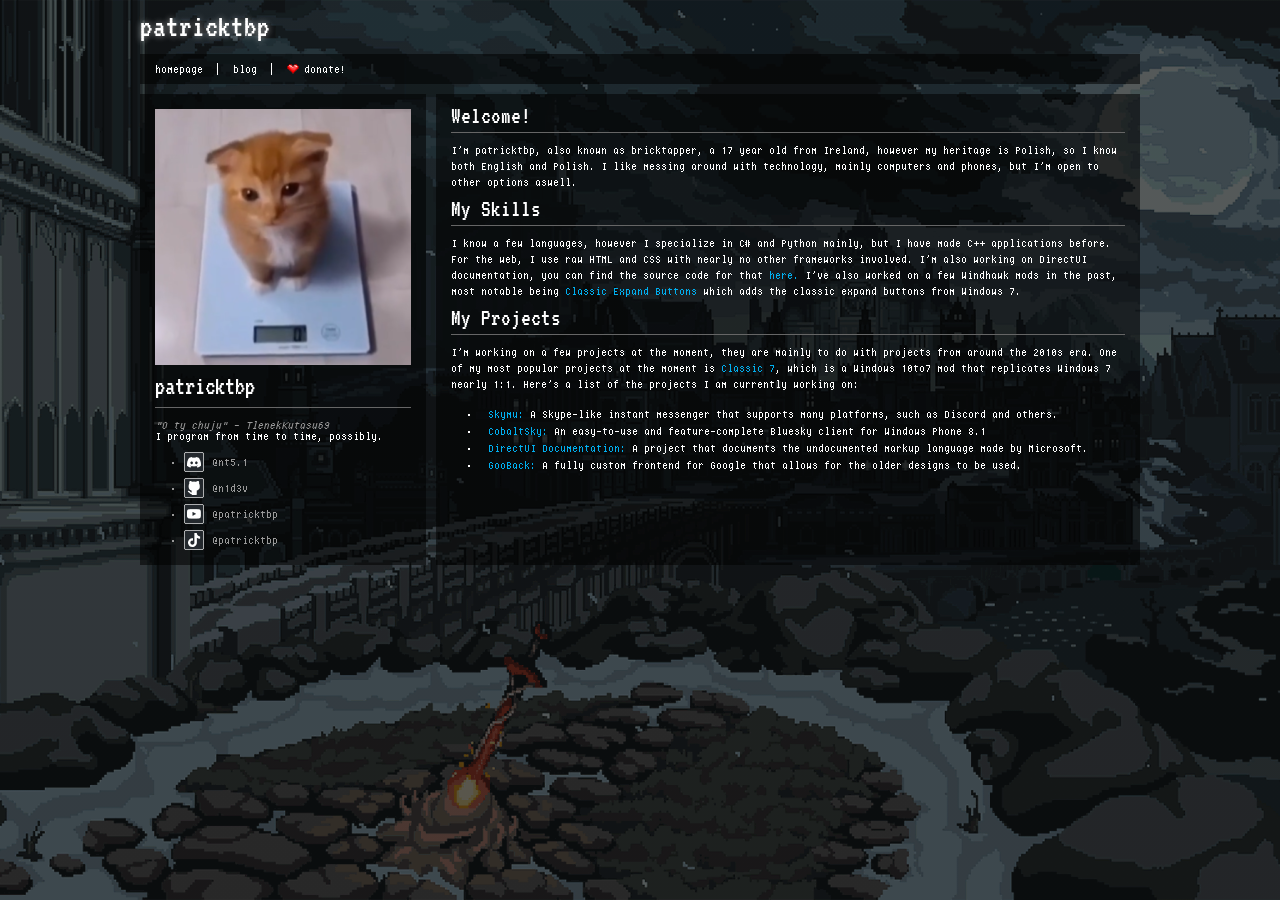
==== index.html @ b47211cd "proper favicon" ====
<!DOCTYPE html>
<html>
    <head>
        <title>patricktbp's website!</title>
        <link rel="stylesheet" href="styles.css">
        <link rel="icon" href="assets/website-icon.png">
        <link rel="preconnect" href="https://fonts.googleapis.com">
        <link rel="preconnect" href="https://fonts.gstatic.com" crossorigin>
        <link href="https://fonts.googleapis.com/css2?family=VT323&display=swap" rel="stylesheet">    
    </head>
    <body>
        <div class="content-wrapper">
            <div class="site-navigation">
                <a href="/">
                    <h1 class="username-nav">patricktbp</h1>
                </a>
                <div class="navigation-bar">
                    <a href="/">homepage</a>
                    <a href="#">blog</a>
                    <a href="https://kofi.com/patricktbp" class="donation-link">
                        <img src="assets/navigation/donation-heart.png" />
                        <span>donate!</span>
                    </a>
                </div>
            </div>
            <div class="site-content">
                <div class="sidebar-info">
                    <!-- User information, just the profile picture and name -->
                    <img src="assets/profile-picture.png" class="profile-pic-sb" />
                    <h1 class="username-sb">patricktbp</h1>
                    <!-- Quote about the user, this was just for fun -->
                    <p style="font-style: italic;">"O ty chuju" - TlenekKutasu69</p>
                    <p class="about-bio">I program from time to time, possibly.</p>
                    <!-- The user details, this is like their locale, socials, etc -->
                    <ul class="user-details-ul">
                        <li>
                            <img src="assets/social-icons/discord.png" />
                            <span>@nt5.1</span>
                        </li>
                        <li>
                            <img src="assets/social-icons/github.png" />
                            <span><a href="https://github.com/n1d3v">@n1d3v</a></span>
                        </li>
                        <li>
                            <img src="assets/social-icons/youtube.png" />
                            <span><a href="https://youtube.com/@patricktbp">@patricktbp</a></span>
                        </li>
                        <li>
                            <img src="assets/social-icons/tiktok.png" />
                            <span><a href="https://tiktok.com/@patricktbp">@patricktbp</a></span>
                        </li>
                    </ul>
                </div>
                <div class="about-user">
                    <h1>Welcome!</h1>
                    <p>I'm patricktbp, also known as bricktapper, a 17 year old from Ireland, however my heritage is Polish, so I know both English and Polish. I like messing around with technology, mainly computers and phones, but I'm open to other options aswell.</p>
                    <h1>My Skills</h1>
                    <p>I know a few languages, however I specialize in C# and Python mainly, but I have made C++ applications before. For the web, I use raw HTML and CSS with nearly no other frameworks involved. I'm also working on DirectUI documentation, you can find the source code for that <a href="https://github.com/n1d3v/dui-docs">here.</a> I've also worked on a few Windhawk mods in the past, most notable being <a href="https://windhawk.net/mods/classic-expand-buttons">Classic Expand Buttons</a> which adds the classic expand buttons from Windows 7.</p>
                    <h1>My Projects</h1>
                    <p>I'm working on a few projects at the moment, they are mainly to do with projects from around the 2010s era. One of my most popular projects at the moment is <a href="https://classic7.lol">Classic 7</a>, which is a Windows 10to7 mod that replicates Windows 7 nearly 1:1. Here's a list of the projects I am currently working on:</p>
                    <ul class="projects-ul">
                        <li>
                            <span><a href="https://skymu.app">Skymu:</a> A Skype-like instant messenger that supports many platforms, such as Discord and others.</span>
                        </li>
                        <li>
                            <span><a href="https://github.com/n1d3v/CobaltSky">CobaltSky:</a> An easy-to-use and feature-complete Bluesky client for Windows Phone 8.1</span>
                        </li>
                        <li>
                            <span><a href="https://github.com/n1d3v/dui-docs">DirectUI Documentation:</a> A project that documents the undocumented markup language made by Microsoft.</span>
                        </li>
                        <li>
                            <span><a href="https://github.com/n1d3v/GooBack">GooBack:</a> A fully custom frontend for Google that allows for the older designs to be used.</span>
                        </li>
                    </ul>
                </div>
            </div>
        </div>
    </body>
</html>
---- styles.css ----
/* This is made with Internet Explorer 11 in mind. */
/* This does use some nasty hacks, for example the borders for the navigation bar items. */

@font-face {
    font-family: "Drift";
    src: url("assets/fonts/drift-artwiz.ttf") format("truetype");
    font-weight: normal;
    font-style: normal;
}

* {
    margin: 0;
    padding: 0;
    font-family: Drift, monospace;
    color: white;
}

h1 {
    font-family: 'VT323', sans-serif;
    font-weight: 500;
}

a, p, li, span {
    /* Any other size makes it look blurry :/ */
    font-size: 12px;
}

a {
    text-decoration: none;
}

a:hover {
    text-decoration: underline;
}

html, body {
    width: 100%;
    height: 100%;
}

body {
    background:
        linear-gradient(rgba(0,0,0,0.65), rgba(0,0,0,0.65)),
        url(assets/website-background.gif) center / cover no-repeat;
}

.content-wrapper {
    margin: 0 auto;
    padding: 10px 0px;
    box-sizing: border-box;
    width: 1000px;
    height: 100%;
}

.username-nav {
    font-size: 32px;
    padding-bottom: 12px;
    text-shadow: 0 0 6px rgba(255, 255, 255, 0.6);
}

.navigation-bar {
    display: flex;
    align-items: center;
    width: 100%;
    height: 15px;
    padding: 15px 5px;
    box-sizing: border-box;
    background-color: rgba(0,0,0,0.55);
}

/* Hack used for Internet Explorer 11 support, cannot use the gap attribute. */
.navigation-bar {
    display: flex;
}

.navigation-bar > * {
    position: relative;
    padding: 0 10px;
}

.navigation-bar > *:not(:last-child)::after {
    content: "";
    position: absolute;
    top: 50%;
    right: -5px;
    transform: translateY(-50%);
    height: 1em;
    width: 1px;
    background: white;
}

.navigation > *:first-child {
    padding: 0;
}

.navigation-bar > *:not(:last-child) {
    margin-right: 10px;
}

/* Donation link, this is separate from all of the hacks so you know where they are for reference. */
.donation-link {
    display: flex;
    align-items: center;
}

.donation-link span {
    padding-left: 5px;
}

.site-content {
    display: flex;
    padding-top: 10px;
}

.sidebar-info {
    margin-right: 10px;
    padding: 15px;
    background-color: rgba(0,0,0,0.55);
    display: inline-block;
}

.sidebar-info *:not(h1):not(.about-bio) {
    color: #999;
}

.sidebar-info h1 {
    font-size: 26px;
    border-bottom: solid 1px #666;
    padding-bottom: 8px;
    margin-bottom: 12px;
}

.profile-pic-sb {
    padding-bottom: 5px;
}

.projects-ul, .user-details-ul {
    padding-top: 10px;
    padding-left: 15px;
    list-style-position: outside;
}

.projects-ul li::before, .user-details-ul li::before {
    content: "\2022";
    margin-right: 8px;
}

.projects-ul li, .user-details-ul li {
    display: flex;
    align-items: center;
    padding-bottom: 6px;
}

.projects-ul li:last-child, .user-details-ul li:last-child {
    padding-bottom: 0;
}

.projects-ul li span, .user-details-ul li span {
    padding-left: 8px;
}

.about-user {
    padding: 10px 15px;
    background-color: rgba(0,0,0,0.55);
    box-sizing: border-box;
    width: 100%;
}

.about-user h1 {
    font-size: 24px;
    border-bottom: solid 1px #666;
    padding-bottom: 4px;
    margin-bottom: 10px;
}

.about-user p {
    line-height: 1rem;
    padding-bottom: 6px;
}

.about-user a {
    color: #00AFF0;
}
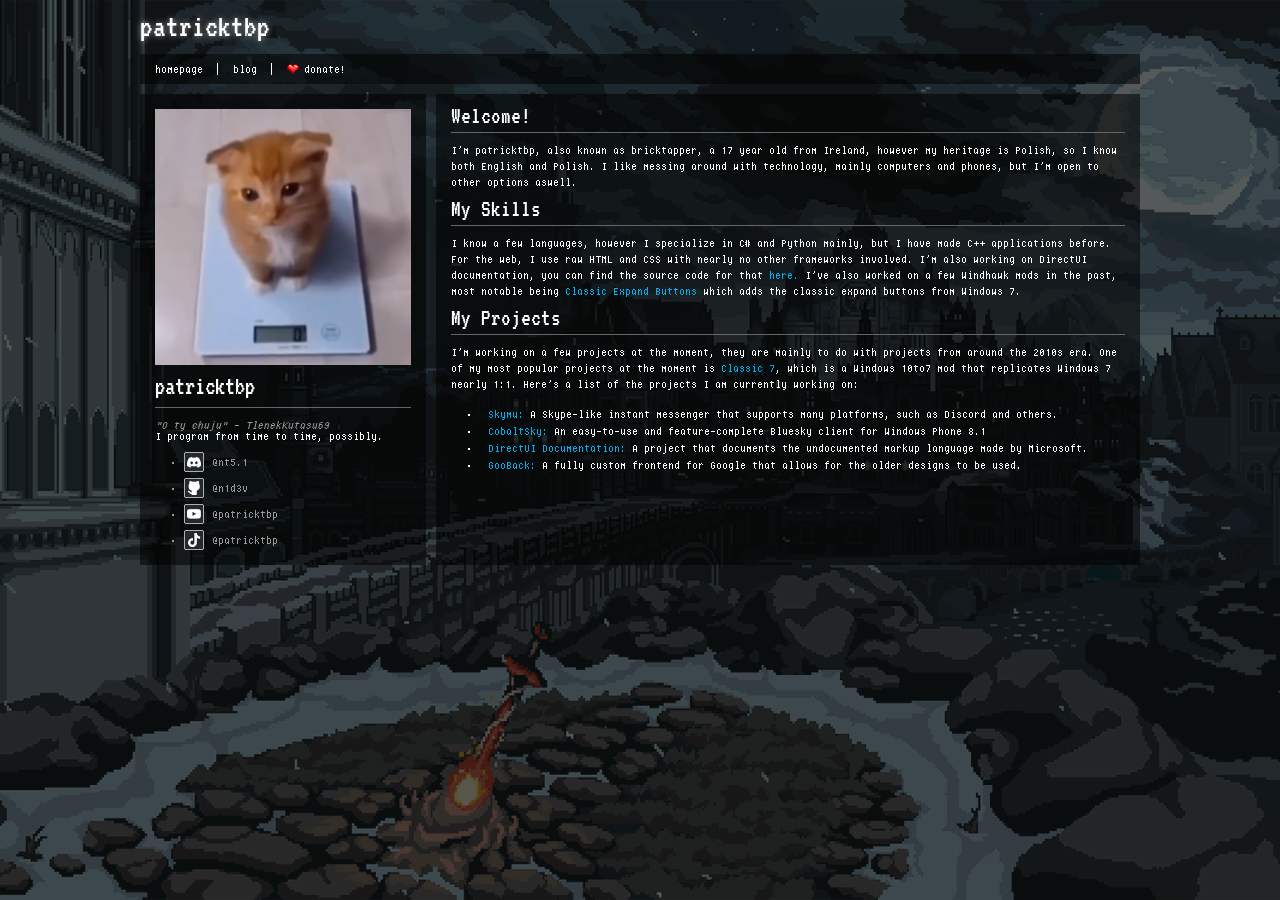
==== commit 974d25d8: "let me die" ====
--- a/index.html
+++ b/index.html
@@ -17,7 +17,7 @@
                 <div class="navigation-bar">
                     <a href="/">homepage</a>
                     <a href="#">blog</a>
-                    <a href="https://kofi.com/patricktbp" class="donation-link">
+                    <a href="https://ko-fi.com/patricktbp" class="donation-link">
                         <img src="assets/navigation/donation-heart.png" />
                         <span>donate!</span>
                     </a>
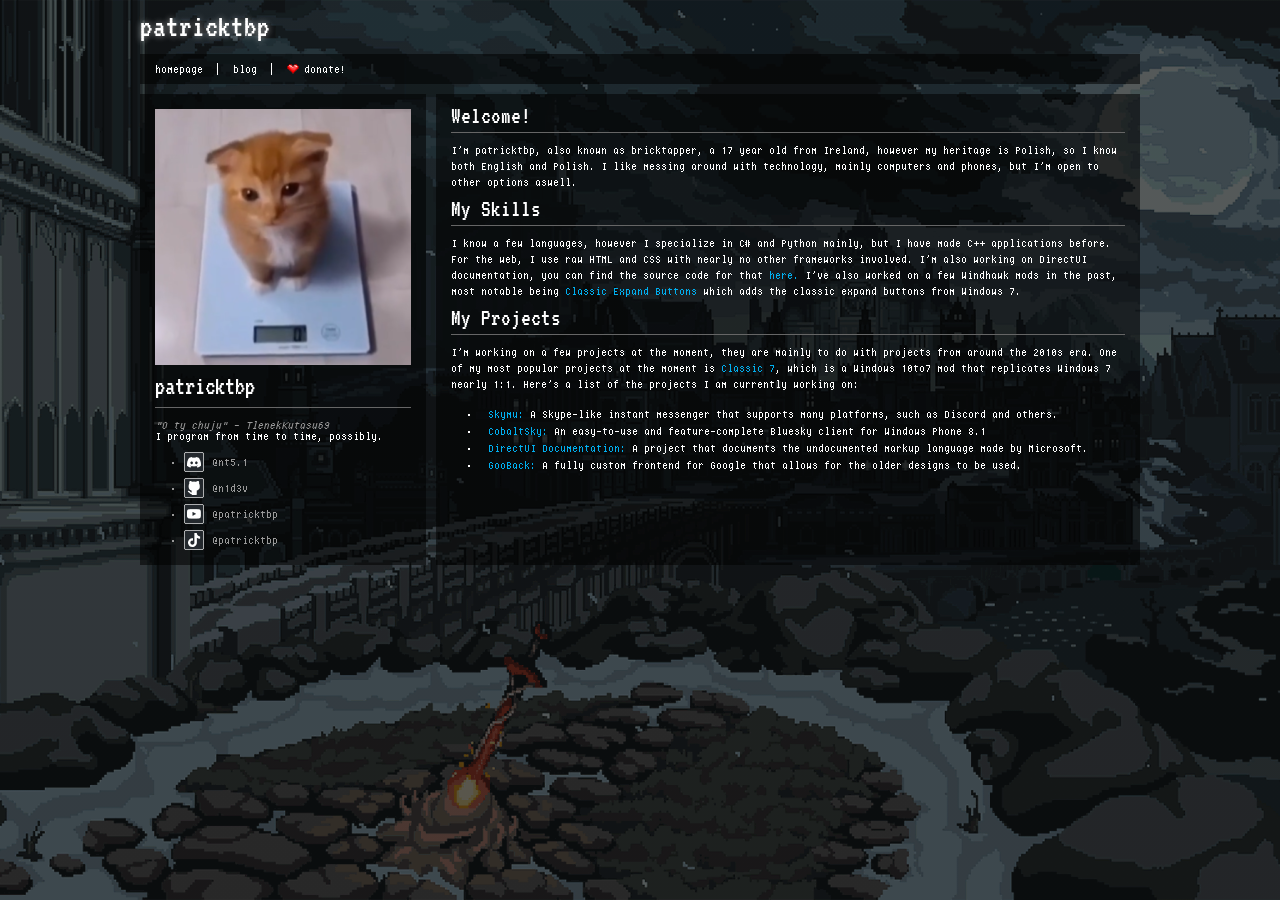
==== commit e173f6f9: "fix: dono link" ====
--- a/index.html
+++ b/index.html
@@ -17,7 +17,7 @@
                 <div class="navigation-bar">
                     <a href="/">homepage</a>
                     <a href="#">blog</a>
-                    <a href="https://ko-fi.com/patricktbp" class="donation-link">
+                    <a href="https://ko-fi.com/patrickpbt" class="donation-link">
                         <img src="assets/navigation/donation-heart.png" />
                         <span>donate!</span>
                     </a>
@@ -76,4 +76,4 @@
             </div>
         </div>
     </body>
-</html>+</html>
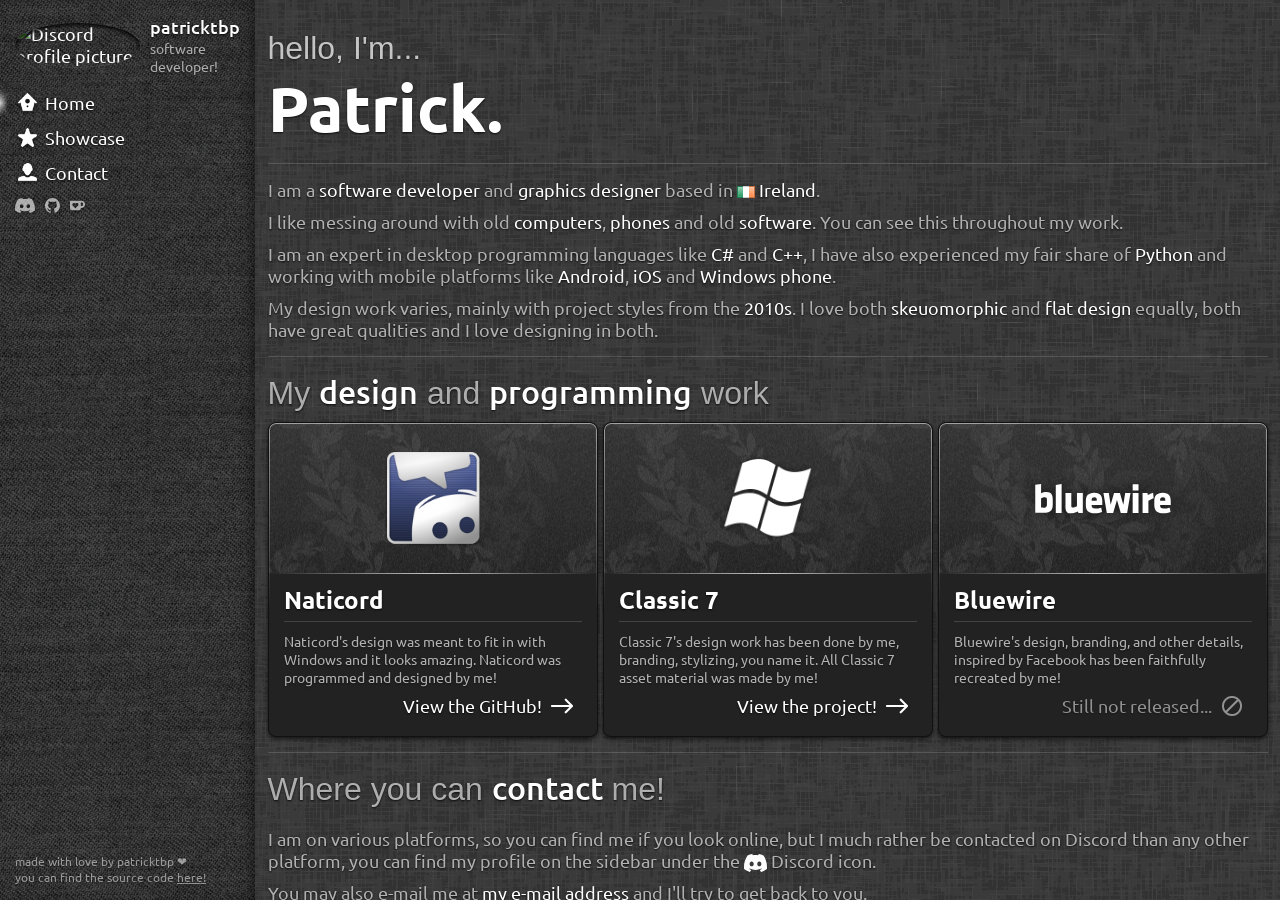
==== commit 078b54b9: "add: Full rewrite of new website!" ====
--- a/index.html
+++ b/index.html
@@ -2,78 +2,147 @@
 <html>
     <head>
         <title>patricktbp's website!</title>
-        <link rel="stylesheet" href="styles.css">
-        <link rel="icon" href="assets/website-icon.png">
+        <link rel="icon" href="Assets/Icons/favicon.ico">
+
+        <meta charset="UTF-8">
+        <meta name="description" content="Software developer and graphic designer based in Ireland.">
+        <meta name="author" content="patricktbp">
+        <meta name="theme-color" content="#262626">
+
+        <meta property="og:type" content="website">
+        <meta property="og:site_name" content="patricktbp">
+        <meta property="og:title" content="patricktbp's website!">
+        <meta property="og:description" content="Software developer and graphic designer based in Ireland.">
+        <meta property="og:url" content="https://tbp.wtf">
+        <meta property="og:image" content="https://tbp.wtf/Assets/Icons/favicon.ico">
+        <meta property="og:image:alt" content="icon of 'TBP' in a similar style to deviantART's old logo.">
+
+        <link rel="stylesheet" href="Assets/Stylesheets/global.css">
+        <link rel="stylesheet" href="Assets/Stylesheets/Pages/home.css">
+        <link rel="stylesheet" href="Assets/Stylesheets/Pages/Controls/navigation.css">
+        <link rel="stylesheet" href="Assets/Stylesheets/Pages/Controls/work-card.css">
+
+        <!-- Ubuntu, the font used in this website. -->
         <link rel="preconnect" href="https://fonts.googleapis.com">
         <link rel="preconnect" href="https://fonts.gstatic.com" crossorigin>
-        <link href="https://fonts.googleapis.com/css2?family=VT323&display=swap" rel="stylesheet">    
+        <link href="https://fonts.googleapis.com/css2?family=Ubuntu+Condensed&family=Ubuntu:ital,wght@0,300;0,400;0,500;0,700;1,300;1,400;1,500;1,700&display=swap" rel="stylesheet">
+
+        <script src="Assets/Scripts/navigation.js" defer></script>
     </head>
     <body>
-        <div class="content-wrapper">
-            <div class="site-navigation">
-                <a href="/">
-                    <h1 class="username-nav">patricktbp</h1>
-                </a>
-                <div class="navigation-bar">
-                    <a href="/">homepage</a>
-                    <a href="#">blog</a>
-                    <a href="https://ko-fi.com/patrickpbt" class="donation-link">
-                        <img src="assets/navigation/donation-heart.png" />
-                        <span>donate!</span>
+        <div class="page-content-wrapper">
+            <div class="navigation-sidebar">
+                <div class="navigation-about">
+                    <span class="avatar">
+                        <img src="https://avatar-cyan.vercel.app/api/pfp/1403109929669230655/smallimage" alt="Discord profile picture">
+                    </span>
+                    <div class="normal-info">
+                        <h3>patricktbp</h3>
+                        <p>software developer!</p>
+                    </div>
+                </div>
+                <div class="navigation-links">
+                    <a href="#home" class="navigation-button selected">
+                        <img src="Assets/Icons/Sidebar/home.png" alt="Home icon" class="navigation-icon">
+                        <p>Home</p>
+                    </a>
+                    <a href="#showcase" class="navigation-button">
+                        <img src="Assets/Icons/Sidebar/showcase.png" alt="Showcase icon" class="navigation-icon">
+                        <p>Showcase</p>
+                    </a>
+                    <a href="#contact" class="navigation-button">
+                        <img src="Assets/Icons/Sidebar/contact.png" alt="Contact icon" class="navigation-icon">
+                        <p>Contact</p>
                     </a>
                 </div>
+                <div class="navigation-quicklinks">
+                    <a href="https://discord.com/users/1403109929669230655">
+                        <img src="Assets/Icons/Sidebar/Quicklinks/discord.svg" alt="Discord icon" class="navigation-quickicon">
+                    </a>
+                    <a href="https://github.com/n1d3v">
+                        <img src="Assets/Icons/Sidebar/Quicklinks/github.svg" alt="GitHub icon" class="navigation-quickicon">
+                    </a>
+                    <a href="https://ko-fi.com/patrickpbt">
+                        <img src="Assets/Icons/Sidebar/Quicklinks/ko-fi.svg" alt="Ko-fi icon" class="navigation-quickicon">
+                    </a>
+                </div>
+                <div class="navigation-footer">
+                    <p>made with love by patricktbp ❤︎⁠</p>
+                    <p>you can find the source code <a href="https://github.com/n1d3v/n1d3v.github.io">here!</a></p>
+                </div>
             </div>
-            <div class="site-content">
-                <div class="sidebar-info">
-                    <!-- User information, just the profile picture and name -->
-                    <img src="assets/profile-picture.png" class="profile-pic-sb" />
-                    <h1 class="username-sb">patricktbp</h1>
-                    <!-- Quote about the user, this was just for fun -->
-                    <p style="font-style: italic;">"O ty chuju" - TlenekKutasu69</p>
-                    <p class="about-bio">I program from time to time, possibly.</p>
-                    <!-- The user details, this is like their locale, socials, etc -->
-                    <ul class="user-details-ul">
-                        <li>
-                            <img src="assets/social-icons/discord.png" />
-                            <span>@nt5.1</span>
-                        </li>
-                        <li>
-                            <img src="assets/social-icons/github.png" />
-                            <span><a href="https://github.com/n1d3v">@n1d3v</a></span>
-                        </li>
-                        <li>
-                            <img src="assets/social-icons/youtube.png" />
-                            <span><a href="https://youtube.com/@patricktbp">@patricktbp</a></span>
-                        </li>
-                        <li>
-                            <img src="assets/social-icons/tiktok.png" />
-                            <span><a href="https://tiktok.com/@patricktbp">@patricktbp</a></span>
-                        </li>
-                    </ul>
+            <div class="page-content">
+                <div class="name-plate" id="home">
+                    <p class="hello-plate">hello, I'm...</p>
+                    <h1 class="header-plate">Patrick.</h1>
                 </div>
-                <div class="about-user">
-                    <h1>Welcome!</h1>
-                    <p>I'm patricktbp, also known as bricktapper, a 17 year old from Ireland, however my heritage is Polish, so I know both English and Polish. I like messing around with technology, mainly computers and phones, but I'm open to other options aswell.</p>
-                    <h1>My Skills</h1>
-                    <p>I know a few languages, however I specialize in C# and Python mainly, but I have made C++ applications before. For the web, I use raw HTML and CSS with nearly no other frameworks involved. I'm also working on DirectUI documentation, you can find the source code for that <a href="https://github.com/n1d3v/dui-docs">here.</a> I've also worked on a few Windhawk mods in the past, most notable being <a href="https://windhawk.net/mods/classic-expand-buttons">Classic Expand Buttons</a> which adds the classic expand buttons from Windows 7.</p>
-                    <h1>My Projects</h1>
-                    <p>I'm working on a few projects at the moment, they are mainly to do with projects from around the 2010s era. One of my most popular projects at the moment is <a href="https://classic7.lol">Classic 7</a>, which is a Windows 10to7 mod that replicates Windows 7 nearly 1:1. Here's a list of the projects I am currently working on:</p>
-                    <ul class="projects-ul">
-                        <li>
-                            <span><a href="https://skymu.app">Skymu:</a> A Skype-like instant messenger that supports many platforms, such as Discord and others.</span>
-                        </li>
-                        <li>
-                            <span><a href="https://github.com/n1d3v/CobaltSky">CobaltSky:</a> An easy-to-use and feature-complete Bluesky client for Windows Phone 8.1</span>
-                        </li>
-                        <li>
-                            <span><a href="https://github.com/n1d3v/dui-docs">DirectUI Documentation:</a> A project that documents the undocumented markup language made by Microsoft.</span>
-                        </li>
-                        <li>
-                            <span><a href="https://github.com/n1d3v/GooBack">GooBack:</a> A fully custom frontend for Google that allows for the older designs to be used.</span>
-                        </li>
-                    </ul>
+                <div class="description-plate">
+                    <p class="simple-desc">I am a <span class="text-hl">software developer</span> and <span class="text-hl">graphics designer</span> based in <img src="Assets/Icons/Description/ie.png" alt="Irish tri-color flag" class="irish-flag-desc"> <span class="text-hl">Ireland</span>.</p>
+
+                    <p class="what-i-do">I like messing around with old <span class="text-hl">computers</span>, <span class="text-hl">phones</span> and old <span class="text-hl">software</span>. You can see this throughout my work.</p>
+
+                    <p class="more-info">I am an expert in desktop programming languages like <span class="text-hl">C#</span> and <span class="text-hl">C++</span>, I have also experienced my fair share of <span class="text-hl">Python</span> and working with mobile platforms like <span class="text-hl">Android</span>, <span class="text-hl">iOS</span> and <span class="text-hl">Windows phone</span>.</p>
+
+                    <p>My design work varies, mainly with project styles from the <span class="text-hl">2010s</span>. I love both <span class="text-hl">skeuomorphic</span> and <span class="text-hl">flat design</span> equally, both have great qualities and I love designing in both.</p>
+                </div>
+                <div class="work-section" id="showcase">
+                    <h1 class="work-header">My <span>design</span> and <span>programming</span> work</h1>
+
+                    <div class="portfolio">
+                        <div class="work-card">
+                            <div class="project-preview">
+                                <img src="Assets/Work/Design/naticord.png" alt="Naticord's icon" class="work-preview naticord">
+                            </div>
+                            <div class="project-info">
+                                <h3>Naticord</h3>
+                                <p>Naticord's design was meant to fit in with Windows and it looks amazing. Naticord was programmed and designed by me!</p>
+
+                                <a href="https://github.com/Naticord">
+                                    View the GitHub!
+                                    <img src="Assets/Icons/Cards/arrow.png" alt="Direction arrow">
+                                </a>
+                            </div>
+                        </div>
+                        <div class="work-card">
+                            <div class="project-preview">
+                                <img src="Assets/Work/Design/classic7.png" alt="Classic 7's icon" class="work-preview classic7">
+                            </div>
+                            <div class="project-info">
+                                <h3>Classic 7</h3>
+                                <p>Classic 7's design work has been done by me, branding, stylizing, you name it. All Classic 7 asset material was made by me!</p>
+
+                                <a href="https://classic7.lol">
+                                    View the project!
+                                    <img src="Assets/Icons/Cards/arrow.png" alt="Direction arrow">
+                                </a>
+                            </div>
+                        </div>
+                        <div class="work-card">
+                            <div class="project-preview">
+                                <img src="Assets/Work/Design/bluewire.svg" alt="Bluewire's wordmark" class="work-preview">
+                            </div>
+                            <div class="project-info">
+                                <h3>Bluewire</h3>
+                                <p>Bluewire's design, branding, and other details, inspired by Facebook has been faithfully recreated by me!</p>
+
+                                <a class="not-released">
+                                    Still not released...
+                                    <img src="Assets/Icons/Cards/blocked.png" alt="Blocked symbol">
+                                </a>
+                            </div>
+                        </div>
+                    </div>
+                </div>
+                <div class="contact-information" id="contact">
+                    <h1>Where you can <span>contact</span> me!</h1>
+
+                    <p>I am on various platforms, so you can find me if you look online, but I much rather be contacted on Discord than any other platform, you can find my profile on the sidebar under the <img src="Assets/Icons/Sidebar/Quicklinks/discord.svg" alt="Discord icon" class="contact-dsc-icon"> Discord icon.</p>
+
+                    <p>You may also e-mail me at <a href="mailto:somethingsomethingpatricktbp@gmail.com">my e-mail address</a> and I'll try to get back to you.</p>
+
+                    <p>If you do contact me, make sure it is actually for a valid reason and not something stupid, thank you!</p>
                 </div>
             </div>
         </div>
     </body>
-</html>
+</html>
--- a/Assets/Stylesheets/global.css
+++ b/Assets/Stylesheets/global.css
@@ -0,0 +1,47 @@
+:root {
+    --font: 'Ubuntu', sans-serif;
+    --font-condensed: 'Ubuntu Condensed', sans-serif;
+
+    --text: #ffffff;
+    --text-muted: rgba(255, 255, 255, 0.65);
+
+    --bg-page: #262626;
+    --bg-sidebar: #000000;
+    --bg-card: #222222;
+
+    --border-card: #111111;
+    --divider: rgba(255, 255, 255, 0.15);
+    --edge-highlight: rgba(255, 255, 255, 0.5);
+
+    --text-shadow: 0 1px 2px rgba(0, 0, 0, 0.8);
+    --shadow: rgba(0, 0, 0, 0.65);
+}
+
+* {
+    margin: 0;
+    padding: 0;
+    box-sizing: border-box;
+
+    font-family: var(--font);
+    font-size: 18px;
+
+    color: var(--text);
+}
+
+html, body {
+    height: 100%;
+    overflow: hidden;
+}
+
+body {
+    background: url(../Textures/light-sketch.png) var(--bg-page);
+}
+
+@media (prefers-reduced-motion: reduce) {
+    *,
+    *::before,
+    *::after {
+        animation: none !important;
+        transition: none !important;
+    }
+}
--- a/Assets/Stylesheets/Pages/home.css
+++ b/Assets/Stylesheets/Pages/home.css
@@ -0,0 +1,124 @@
+.page-content-wrapper {
+    display: flex;
+    overflow: hidden;
+
+    width: 100%;
+    height: 100%;
+}
+
+.page-content {
+    flex: 1;
+    height: 100%;
+    padding: 30px 0;
+
+    display: flex;
+    flex-direction: column;
+    align-items: center;
+
+    overflow-y: auto;
+    scroll-behavior: smooth;
+
+    animation: fade-in-up 0.5s ease both;
+
+    scrollbar-width: thin;
+    scrollbar-color: rgba(255, 255, 255, 0.18) transparent;
+}
+
+.page-content > * {
+    width: 1000px;
+}
+
+.page-content::-webkit-scrollbar {
+    width: 10px;
+}
+
+.page-content::-webkit-scrollbar-track {
+    background: transparent;
+}
+
+.page-content::-webkit-scrollbar-thumb {
+    background-color: rgba(255, 255, 255, 0.15);
+    background-clip: padding-box;
+    border: 2px solid transparent;
+    border-radius: 6px;
+}
+
+.page-content::-webkit-scrollbar-thumb:hover {
+    background-color: rgba(255, 255, 255, 0.28);
+}
+
+@keyframes fade-in-up {
+    from {
+        opacity: 0;
+        transform: translateY(12px);
+    }
+
+    to {
+        opacity: 1;
+        transform: translateY(0);
+    }
+}
+
+.page-content :is(h1, h2, h3, h4, h5, h6, p, a) {
+    color: var(--text);
+    text-shadow: var(--text-shadow);
+}
+
+.page-content .hello-plate {
+    opacity: 0.7;
+    font-family: var(--font-condensed);
+    font-size: 32px;
+}
+
+.page-content .header-plate {
+    font-size: 64px;
+}
+
+.page-content .name-plate,
+.page-content .description-plate,
+.page-content .portfolio {
+    margin-bottom: 15px;
+    padding-bottom: 15px;
+
+    border-bottom: 1px solid var(--divider);
+}
+
+.page-content .description-plate, .page-content .contact-information {
+    display: flex;
+    flex-direction: column;
+    gap: 10px;
+}
+
+.page-content .description-plate p, .page-content .contact-information p {
+    color: var(--text-muted);
+}
+
+.page-content .description-plate .text-hl, .page-content .contact-information .text-hl {
+    color: var(--text);
+}
+
+.page-content .description-plate .irish-flag-desc, .page-content .contact-information .contact-dsc-icon {
+    height: 1em;
+    vertical-align: -0.2em;
+}
+
+.page-content .portfolio {
+    display: flex;
+    justify-content: space-between;
+}
+
+.page-content .work-section h1, .page-content .contact-information h1 {
+    color: var(--text-muted);
+    font-family: var(--font-condensed);
+    font-weight: 400;
+    font-size: 32px;
+
+    margin-bottom: 5px;
+    padding-bottom: 5px;
+}
+
+.page-content .work-section span, .page-content .contact-information span {
+    color: var(--text);
+    font-size: 32px;
+    font-weight: 500;
+}
--- a/Assets/Stylesheets/Pages/Controls/navigation.css
+++ b/Assets/Stylesheets/Pages/Controls/navigation.css
@@ -0,0 +1,160 @@
+.navigation-sidebar {
+    position: relative;
+
+    width: 255px;
+    height: 100%;
+    padding: 15px;
+
+    background: url(../../../Textures/fabric.png) var(--bg-sidebar);
+    box-shadow: inset -8px 0 20px -8px var(--shadow);
+}
+
+.navigation-sidebar p, .navigation-sidebar h3 {
+    color: var(--text);
+    text-shadow: var(--text-shadow);
+}
+
+.navigation-about {
+    display: flex;
+    align-items: center;
+    gap: 10px;
+
+    padding-bottom: 15px;
+}
+
+.navigation-about .avatar {
+    position: relative;
+    display: inline-block;
+
+    border-radius: 50%;
+}
+
+.navigation-about img {
+    display: block;
+
+    height: 45px;
+    border-radius: 50%;
+}
+
+.navigation-about .avatar::after {
+    content: "";
+
+    position: absolute;
+    inset: 0;
+
+    border-radius: 50%;
+    box-shadow:
+        inset 0 2px 4px rgba(0, 0, 0, 1),
+        inset 0 -1px 1px var(--divider);
+
+    pointer-events: none;
+}
+
+.navigation-about h3 {
+    font-size: 18px;
+    font-weight: 500;
+}
+
+.navigation-about p {
+    font-size: 14px;
+    opacity: 0.6;
+}
+
+.navigation-links {
+    display: flex;
+    flex-direction: column;
+    gap: 10px;
+}
+
+.navigation-links img, .navigation-quickicon {
+    height: 25px;
+    filter: drop-shadow(var(--text-shadow));
+}
+
+.navigation-button {
+    position: relative;
+
+    display: flex;
+    align-items: center;
+    gap: 5px;
+
+    border: none;
+    background: none;
+
+    cursor: pointer;
+    text-decoration: none;
+
+    transition: transform 0.15s ease;
+}
+
+.navigation-button:hover {
+    transform: translateX(4px);
+}
+
+.navigation-button::before {
+    content: "";
+
+    position: absolute;
+    top: 50%;
+    left: -15px;
+    transform: translateY(-50%);
+
+    width: 7.5px;
+    height: 100%;
+
+    background: rgba(255, 255, 255, 0.8);
+    mask:
+        linear-gradient(to bottom, transparent, #000 50%, transparent),
+        linear-gradient(to right, #000, transparent);
+    mask-composite: intersect;
+
+    opacity: 0;
+    pointer-events: none;
+
+    transition: transform 0.15s ease, opacity 0.25s ease;
+}
+
+/* Glow fades in for the active item */
+.navigation-button.selected::before {
+    opacity: 1;
+}
+
+/* Keep the glow anchored while the selected button slides on hover */
+.navigation-button.selected:hover::before {
+    transform: translateX(-4px) translateY(-50%);
+}
+
+.navigation-quicklinks {
+    display: flex;
+    align-items: center;
+    gap: 10px;
+
+    padding-top: 10px;
+}
+
+.navigation-quickicon {
+    height: 15px;
+    opacity: 0.6;
+
+    transition: opacity 0.15s ease;
+}
+
+.navigation-quicklinks a:hover .navigation-quickicon {
+    opacity: 1;
+}
+
+.navigation-footer {
+    position: absolute;
+    bottom: 15px;
+    left: 15px;
+    right: 15px;
+}
+
+.navigation-footer p {
+    font-size: 12px;
+    opacity: 0.5;
+}
+
+.navigation-footer a {
+    font-size: 12px;
+}
--- a/Assets/Stylesheets/Pages/Controls/work-card.css
+++ b/Assets/Stylesheets/Pages/Controls/work-card.css
@@ -0,0 +1,136 @@
+.work-card {
+    position: relative;
+
+    width: 330px; /* 3 cards per row */
+    height: fit-content;
+
+    background-color: var(--bg-card);
+    border: 1px solid var(--border-card);
+    border-radius: 8px;
+    box-shadow: 0 2px 4px var(--shadow);
+
+    transition: transform 0.2s ease, box-shadow 0.2s ease;
+}
+
+.work-card:hover {
+    box-shadow: 0 4px 8px var(--shadow);
+}
+
+.work-card::after {
+    content: "";
+
+    position: absolute;
+    inset: 0;
+
+    padding: 1px;
+    border-radius: 7px;
+
+    background: linear-gradient(180deg, var(--edge-highlight), rgba(255, 255, 255, 0) 60%);
+
+    -webkit-mask:
+        linear-gradient(#000 0 0) content-box,
+        linear-gradient(#000 0 0);
+    -webkit-mask-composite: xor;
+            mask-composite: exclude;
+
+    pointer-events: none;
+}
+
+.project-preview {
+    position: relative;
+    overflow: hidden;
+
+    display: flex;
+    flex-direction: column;
+    align-items: center;
+
+    width: 100%;
+    height: 150px;
+    padding: 10px;
+
+    border-radius: 8px 8px 0 0;
+
+    background-image:
+        url(../../../Textures/xv.png),
+        linear-gradient(180deg, #2e2e2e, #1d1d1d, #2e2e2e);
+    background-repeat: repeat, repeat;
+    background-size: auto, 100% 300px;
+    background-position: center, center 0;
+}
+
+.work-card:hover .project-preview {
+    animation: preview-flow 0.6s ease;
+}
+
+@keyframes preview-flow {
+    from {
+        background-position: center, center 0;
+    }
+
+    to {
+        background-position: center, center 300px;
+    }
+}
+
+.work-preview {
+    position: absolute;
+    top: 50%;
+    left: 50%;
+    transform: translate(-50%, -50%);
+
+    width: 240px;
+}
+
+.project-info {
+    position: relative;
+    z-index: 1;
+
+    padding: 10px 15px;
+
+    border-top: 1px solid transparent;
+    border-image: linear-gradient(
+        to right,
+        transparent,
+        rgba(255, 255, 255, 0.75),
+        transparent
+    ) 1;
+}
+
+.project-info h3 {
+    font-size: 24px;
+
+    margin-bottom: 10px;
+    padding-bottom: 5px;
+
+    border-bottom: 1px solid var(--divider);
+}
+
+.project-info p {
+    font-size: 14px;
+    opacity: 0.65;
+}
+
+.project-info a {
+    display: flex;
+    align-items: center;
+    justify-content: flex-end;
+
+    font-size: 18px;
+    text-decoration: none;
+}
+
+.project-info a img {
+    transition: transform 0.2s ease;
+}
+
+.project-info a[href]:hover img {
+    transform: translateX(4px);
+}
+
+.not-released {
+    opacity: 0.5;
+}
+
+.classic7, .naticord {
+    width: 30%;
+}
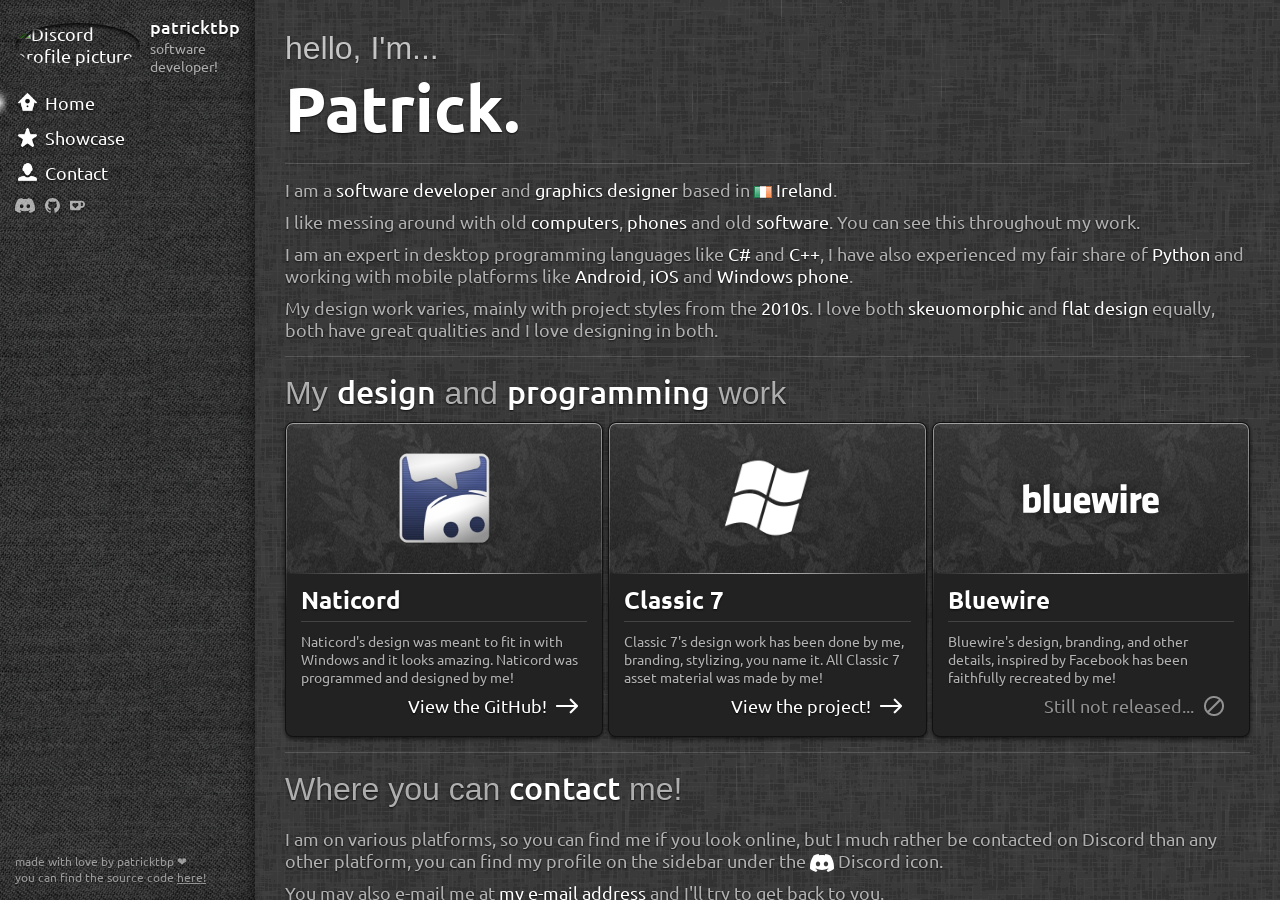
==== commit 57407986: "fix: Older browser support (IE 11 looks great now!)" ====
--- a/index.html
+++ b/index.html
@@ -7,14 +7,14 @@
         <meta charset="UTF-8">
         <meta name="description" content="Software developer and graphic designer based in Ireland.">
         <meta name="author" content="patricktbp">
-        <meta name="theme-color" content="#262626">
+        <meta name="theme-color" content="#33b5e5">
 
         <meta property="og:type" content="website">
         <meta property="og:site_name" content="patricktbp">
         <meta property="og:title" content="patricktbp's website!">
         <meta property="og:description" content="Software developer and graphic designer based in Ireland.">
         <meta property="og:url" content="https://tbp.wtf">
-        <meta property="og:image" content="https://tbp.wtf/Assets/Icons/favicon.ico">
+        <meta property="og:image" content="https://tbp.wtf/Assets/Icons/favicon.png">
         <meta property="og:image:alt" content="icon of 'TBP' in a similar style to deviantART's old logo.">
 
         <link rel="stylesheet" href="Assets/Stylesheets/global.css">
@@ -28,13 +28,20 @@
         <link href="https://fonts.googleapis.com/css2?family=Ubuntu+Condensed&family=Ubuntu:ital,wght@0,300;0,400;0,500;0,700;1,300;1,400;1,500;1,700&display=swap" rel="stylesheet">
 
         <script src="Assets/Scripts/navigation.js" defer></script>
+
+        <!-- Allows for :root colors on older browsers! -->
+        <script src="https://cdn.jsdelivr.net/npm/css-vars-ponyfill@2.x.x/dist/css-vars-ponyfill.min.js"></script>
+        <script>cssVars({ watch: true });</script>
+
+        <!-- Lets Internet Explorer understand more CSS on this website -->
+        <script src="Assets/Scripts/css-polyfill.js" defer></script>
     </head>
     <body>
         <div class="page-content-wrapper">
             <div class="navigation-sidebar">
                 <div class="navigation-about">
                     <span class="avatar">
-                        <img src="https://avatar-cyan.vercel.app/api/pfp/1403109929669230655/smallimage" alt="Discord profile picture">
+                        <img src="https://avatar-cyan.vercel.app/api/pfp/1403109929669230655/smallimage?format=png" alt="Discord profile picture">
                     </span>
                     <div class="normal-info">
                         <h3>patricktbp</h3>
--- a/Assets/Stylesheets/Pages/home.css
+++ b/Assets/Stylesheets/Pages/home.css
@@ -9,7 +9,7 @@
 .page-content {
     flex: 1;
     height: 100%;
-    padding: 30px 0;
+    padding: 30px;
 
     display: flex;
     flex-direction: column;
@@ -25,7 +25,8 @@
 }
 
 .page-content > * {
-    width: 1000px;
+    width: 100%;
+    max-width: 1000px;
 }
 
 .page-content::-webkit-scrollbar {
@@ -103,8 +104,9 @@
 }
 
 .page-content .portfolio {
-    display: flex;
-    justify-content: space-between;
+    display: grid;
+    grid-template-columns: repeat(3, 1fr);
+    gap: 5px;
 }
 
 .page-content .work-section h1, .page-content .contact-information h1 {
@@ -121,4 +123,32 @@
     color: var(--text);
     font-size: 32px;
     font-weight: 500;
+}
+
+@media (max-width: 1150px) {
+    .page-content .portfolio {
+        grid-template-columns: repeat(2, 1fr);
+    }
+}
+
+@media (max-width: 850px) {
+    .page-content .portfolio {
+        grid-template-columns: 1fr;
+    }
+}
+
+@media all and (-ms-high-contrast: none), (-ms-high-contrast: active) {
+    .page-content > *,
+    .description-plate > *,
+    .contact-information > * {
+        flex-shrink: 0;
+    }
+
+    .page-content::after {
+        content: "";
+        display: block;
+
+        height: 30px;
+        flex-shrink: 0;
+    }
 }
--- a/Assets/Stylesheets/Pages/Controls/navigation.css
+++ b/Assets/Stylesheets/Pages/Controls/navigation.css
@@ -103,10 +103,14 @@
     height: 100%;
 
     background: rgba(255, 255, 255, 0.8);
+    -webkit-mask:
+        linear-gradient(to bottom, transparent, #000 50%, transparent),
+        linear-gradient(to right, #000, transparent);
     mask:
         linear-gradient(to bottom, transparent, #000 50%, transparent),
         linear-gradient(to right, #000, transparent);
-    mask-composite: intersect;
+    -webkit-mask-composite: source-in;
+            mask-composite: intersect;
 
     opacity: 0;
     pointer-events: none;
@@ -114,12 +118,10 @@
     transition: transform 0.15s ease, opacity 0.25s ease;
 }
 
-/* Glow fades in for the active item */
 .navigation-button.selected::before {
     opacity: 1;
 }
 
-/* Keep the glow anchored while the selected button slides on hover */
 .navigation-button.selected:hover::before {
     transform: translateX(-4px) translateY(-50%);
 }
@@ -157,4 +159,15 @@
 
 .navigation-footer a {
     font-size: 12px;
+}
+
+@media all and (-ms-high-contrast: none), (-ms-high-contrast: active) {
+    .navigation-button::before {
+        display: none;
+    }
+
+    .navigation-quickicon {
+        width: 15px;
+        height: 15px;
+    }
 }
--- a/Assets/Stylesheets/Pages/Controls/work-card.css
+++ b/Assets/Stylesheets/Pages/Controls/work-card.css
@@ -1,7 +1,7 @@
 .work-card {
     position: relative;
 
-    width: 330px; /* 3 cards per row */
+    width: 100%; /* Fills the grid cell */
     height: fit-content;
 
     background-color: var(--bg-card);
@@ -28,6 +28,9 @@
     background: linear-gradient(180deg, var(--edge-highlight), rgba(255, 255, 255, 0) 60%);
 
     -webkit-mask:
+        linear-gradient(#000 0 0) content-box,
+        linear-gradient(#000 0 0);
+    mask:
         linear-gradient(#000 0 0) content-box,
         linear-gradient(#000 0 0);
     -webkit-mask-composite: xor;
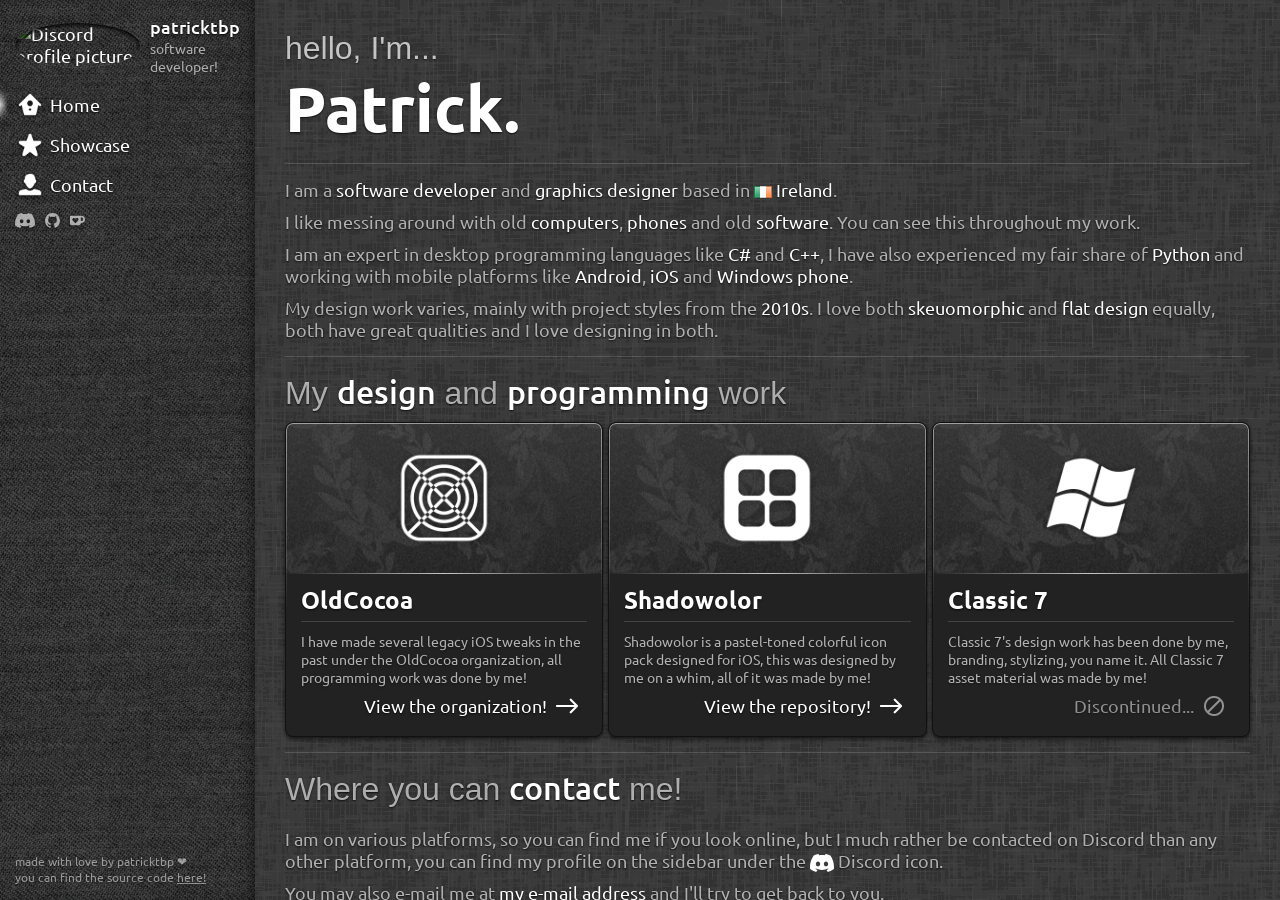
==== commit 77c2c59e: "update: Site content to latest information" ====
--- a/index.html
+++ b/index.html
@@ -41,7 +41,7 @@
             <div class="navigation-sidebar">
                 <div class="navigation-about">
                     <span class="avatar">
-                        <img src="https://avatar-cyan.vercel.app/api/pfp/1403109929669230655/smallimage?format=png" alt="Discord profile picture">
+                        <img src="https://avatar-cyan.vercel.app/api/pfp/1518743208186871980/smallimage?format=png" alt="Discord profile picture">
                     </span>
                     <div class="normal-info">
                         <h3>patricktbp</h3>
@@ -98,42 +98,42 @@
                     <div class="portfolio">
                         <div class="work-card">
                             <div class="project-preview">
-                                <img src="Assets/Work/Design/naticord.png" alt="Naticord's icon" class="work-preview naticord">
+                                <img src="Assets/Work/Projects/oldcocoa.png" alt="OldCocoa's icon" class="work-preview base-icon">
                             </div>
                             <div class="project-info">
-                                <h3>Naticord</h3>
-                                <p>Naticord's design was meant to fit in with Windows and it looks amazing. Naticord was programmed and designed by me!</p>
+                                <h3>OldCocoa</h3>
+                                <p>I have made several legacy iOS tweaks in the past under the OldCocoa organization, all programming work was done by me!</p>
 
-                                <a href="https://github.com/Naticord">
-                                    View the GitHub!
+                                <a href="https://github.com/OldCocoa">
+                                    View the organization!
                                     <img src="Assets/Icons/Cards/arrow.png" alt="Direction arrow">
                                 </a>
                             </div>
                         </div>
                         <div class="work-card">
                             <div class="project-preview">
-                                <img src="Assets/Work/Design/classic7.png" alt="Classic 7's icon" class="work-preview classic7">
+                                <img src="Assets/Work/Design/shadowolor.png" alt="Shadowolor's icon" class="work-preview base-icon">
                             </div>
                             <div class="project-info">
-                                <h3>Classic 7</h3>
-                                <p>Classic 7's design work has been done by me, branding, stylizing, you name it. All Classic 7 asset material was made by me!</p>
+                                <h3>Shadowolor</h3>
+                                <p>Shadowolor is a pastel-toned colorful icon pack designed for iOS, this was designed by me on a whim, all of it was made by me!</p>
 
-                                <a href="https://classic7.lol">
-                                    View the project!
+                                <a href="https://github.com/n1d3v/Shadowolor">
+                                    View the repository!
                                     <img src="Assets/Icons/Cards/arrow.png" alt="Direction arrow">
                                 </a>
                             </div>
                         </div>
                         <div class="work-card">
                             <div class="project-preview">
-                                <img src="Assets/Work/Design/bluewire.svg" alt="Bluewire's wordmark" class="work-preview">
+                                <img src="Assets/Work/Design/classic7.png" alt="Classic 7's icon" class="work-preview base-icon">
                             </div>
                             <div class="project-info">
-                                <h3>Bluewire</h3>
-                                <p>Bluewire's design, branding, and other details, inspired by Facebook has been faithfully recreated by me!</p>
+                                <h3>Classic 7</h3>
+                                <p>Classic 7's design work has been done by me, branding, stylizing, you name it. All Classic 7 asset material was made by me!</p>
 
                                 <a class="not-released">
-                                    Still not released...
+                                    Discontinued...
                                     <img src="Assets/Icons/Cards/blocked.png" alt="Blocked symbol">
                                 </a>
                             </div>
@@ -152,4 +152,4 @@
             </div>
         </div>
     </body>
-</html>+</html>
--- a/Assets/Stylesheets/Pages/home.css
+++ b/Assets/Stylesheets/Pages/home.css
@@ -129,6 +129,10 @@
     .page-content .portfolio {
         grid-template-columns: repeat(2, 1fr);
     }
+
+    .page-content .portfolio .work-card:last-child:nth-child(odd) {
+        grid-column: 1 / -1;
+    }
 }
 
 @media (max-width: 850px) {
--- a/Assets/Stylesheets/Pages/Controls/navigation.css
+++ b/Assets/Stylesheets/Pages/Controls/navigation.css
@@ -67,7 +67,7 @@
 }
 
 .navigation-links img, .navigation-quickicon {
-    height: 25px;
+    height: 30px;
     filter: drop-shadow(var(--text-shadow));
 }
 
--- a/Assets/Stylesheets/Pages/Controls/work-card.css
+++ b/Assets/Stylesheets/Pages/Controls/work-card.css
@@ -134,6 +134,6 @@
     opacity: 0.5;
 }
 
-.classic7, .naticord {
-    width: 30%;
+.base-icon {
+    width: 100px;
 }
